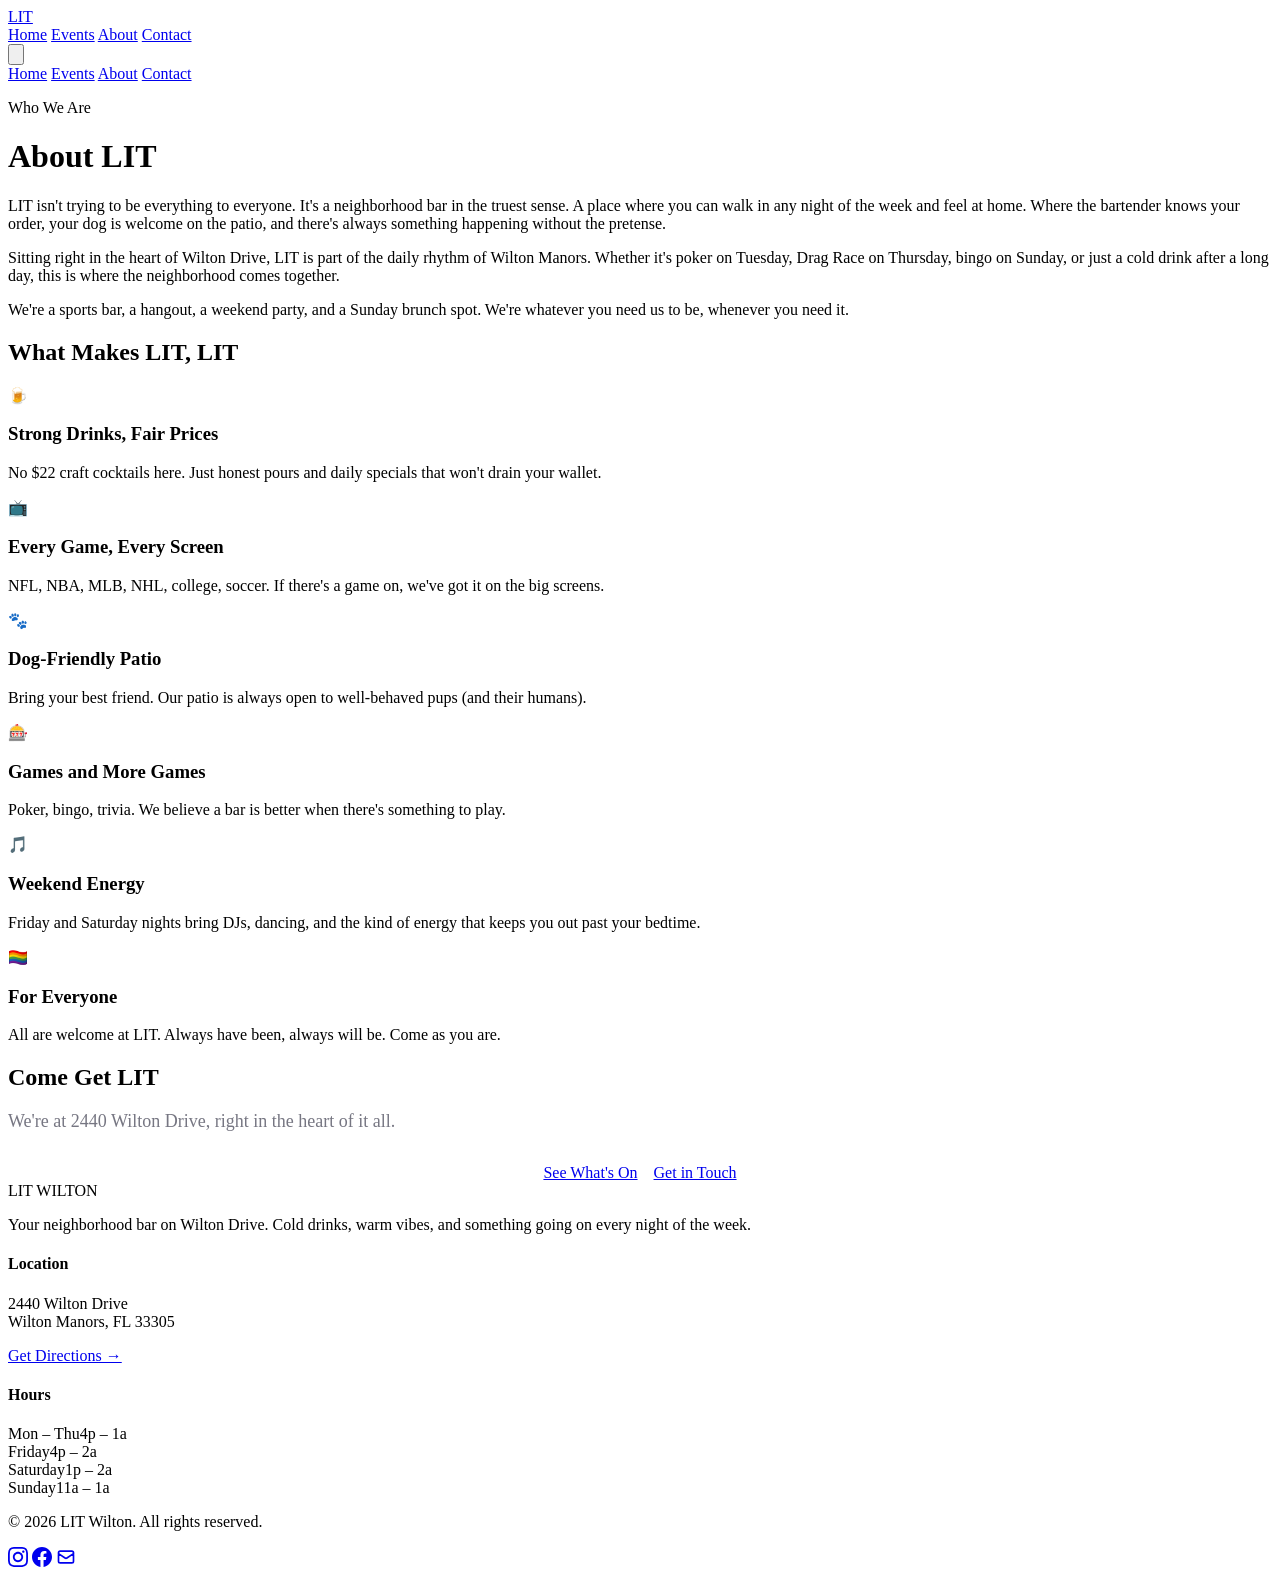
==== about.html @ 98a3b0b8 "Add files via upload" ====
<!DOCTYPE html>
<html lang="en">
<head>
    <meta charset="UTF-8">
    <meta name="viewport" content="width=device-width, initial-scale=1.0">
    <title>About - LIT Wilton</title>
    <meta name="description" content="About LIT Wilton - Your neighborhood bar in the heart of Wilton Manors on Wilton Drive.">
    <meta name="theme-color" content="#1a1a2e">
    <meta name="apple-mobile-web-app-capable" content="yes">
    <meta name="apple-mobile-web-app-status-bar-style" content="black-translucent">
    <link rel="manifest" href="manifest.json">
    <link rel="preconnect" href="https://fonts.googleapis.com">
    <link rel="preconnect" href="https://fonts.gstatic.com" crossorigin>
    <link href="https://fonts.googleapis.com/css2?family=Bebas+Neue&family=DM+Sans:ital,wght@0,300;0,400;0,500;0,600;0,700;1,400&display=swap" rel="stylesheet">
    <link rel="stylesheet" href="styles.css">
</head>
<body>
    <div class="gradient-bar"></div>
    <nav id="navbar" class="navbar">
        <div class="navbar-inner">
            <a href="index.html" class="navbar-brand">LIT</a>
            <div class="navbar-links">
                <a href="index.html" class="">Home</a>
                <a href="events.html" class="">Events</a>
                <a href="about.html" class="active">About</a>
                <a href="contact.html" class="">Contact</a>
            </div>
            <button id="menu-toggle" class="menu-toggle" aria-label="Toggle menu">
                <svg fill="none" stroke="currentColor" viewBox="0 0 24 24"><path id="menu-icon" stroke-linecap="round" stroke-linejoin="round" stroke-width="2" d="M4 6h16M4 12h16M4 18h16"/></svg>
            </button>
        </div>
        <div id="mobile-menu" class="mobile-menu">
            <a href="index.html" class="">Home</a>
            <a href="events.html" class="">Events</a>
            <a href="about.html" class="active">About</a>
            <a href="contact.html" class="">Contact</a>
        </div>
    </nav>
    <div class="page-header">
        <p class="page-header-label fade-up">Who We Are</p>
        <h1 class="page-header-title fade-up fade-up-delay-1">About LIT</h1>
    </div>

    <section class="section section-cyan">
        <div class="container">
            <div class="reveal about-text">
                <p>LIT isn't trying to be everything to everyone. It's a <span class="text-navy">neighborhood bar</span> in the truest sense. A place where you can walk in any night of the week and feel at home. Where the bartender knows your order, your dog is welcome on the patio, and there's always something happening without the pretense.</p>
                <p>Sitting right in the heart of <span class="text-navy">Wilton Drive</span>, LIT is part of the daily rhythm of Wilton Manors. Whether it's poker on Tuesday, Drag Race on Thursday, bingo on Sunday, or just a cold drink after a long day, this is where the neighborhood comes together.</p>
                <p>We're a <span class="text-pink">sports bar</span>, a <span class="text-navy">hangout</span>, a <span class="text-orange">weekend party</span>, and a <span class="text-pink">Sunday brunch spot</span>. We're whatever you need us to be, whenever you need it.</p>
            </div>
        </div>
    </section>

    <section class="section section-navy">
        <div class="container">
            <div class="reveal text-center mb-12">
                <h2 class="section-title" style="color:var(--white)">What Makes LIT, LIT</h2>
            </div>
            <div class="grid grid-3">
                <div class="reveal info-card"><div class="info-card-emoji">🍺</div><h3 class="info-card-title">Strong Drinks, Fair Prices</h3><p class="info-card-desc">No $22 craft cocktails here. Just honest pours and daily specials that won't drain your wallet.</p></div>
                <div class="reveal info-card"><div class="info-card-emoji">📺</div><h3 class="info-card-title">Every Game, Every Screen</h3><p class="info-card-desc">NFL, NBA, MLB, NHL, college, soccer. If there's a game on, we've got it on the big screens.</p></div>
                <div class="reveal info-card"><div class="info-card-emoji">🐾</div><h3 class="info-card-title">Dog-Friendly Patio</h3><p class="info-card-desc">Bring your best friend. Our patio is always open to well-behaved pups (and their humans).</p></div>
                <div class="reveal info-card"><div class="info-card-emoji">🎰</div><h3 class="info-card-title">Games and More Games</h3><p class="info-card-desc">Poker, bingo, trivia. We believe a bar is better when there's something to play.</p></div>
                <div class="reveal info-card"><div class="info-card-emoji">🎵</div><h3 class="info-card-title">Weekend Energy</h3><p class="info-card-desc">Friday and Saturday nights bring DJs, dancing, and the kind of energy that keeps you out past your bedtime.</p></div>
                <div class="reveal info-card"><div class="info-card-emoji">🏳️‍🌈</div><h3 class="info-card-title">For Everyone</h3><p class="info-card-desc">All are welcome at LIT. Always have been, always will be. Come as you are.</p></div>
            </div>
        </div>
    </section>

    <section class="section section-cyan">
        <div class="container-sm text-center">
            <div class="reveal">
                <h2 class="section-title mb-4">Come Get LIT</h2>
                <p style="color:rgba(26,26,46,0.6);font-size:1.125rem;margin-bottom:2rem">We're at 2440 Wilton Drive, right in the heart of it all.</p>
                <div style="display:flex;flex-wrap:wrap;gap:1rem;justify-content:center">
                    <a href="events.html" class="btn btn-navy">See What's On</a>
                    <a href="contact.html" class="btn btn-outline-navy">Get in Touch</a>
                </div>
            </div>
        </div>
    </section>
    <footer class="footer">
        <div class="footer-grid">
            <div>
                <div class="footer-brand">LIT WILTON</div>
                <p class="footer-desc">Your neighborhood bar on Wilton Drive. Cold drinks, warm vibes, and something going on every night of the week.</p>
            </div>
            <div>
                <h4 class="footer-heading">Location</h4>
                <p class="footer-text">2440 Wilton Drive<br>Wilton Manors, FL 33305</p>
                <a href="https://maps.google.com/?q=2440+Wilton+Drive+Wilton+Manors+FL+33305" target="_blank" rel="noopener" class="footer-link">Get Directions &rarr;</a>
            </div>
            <div>
                <h4 class="footer-heading">Hours</h4>
                <div class="footer-hours">
                    <div class="footer-hours-row"><span>Mon &ndash; Thu</span><span class="footer-hours-value">4p &ndash; 1a</span></div>
                    <div class="footer-hours-row"><span>Friday</span><span class="footer-hours-value">4p &ndash; 2a</span></div>
                    <div class="footer-hours-row"><span>Saturday</span><span class="footer-hours-value">1p &ndash; 2a</span></div>
                    <div class="footer-hours-row"><span>Sunday</span><span class="footer-hours-value">11a &ndash; 1a</span></div>
                </div>
            </div>
        </div>
        <div class="footer-bottom">
            <p class="footer-copy">&copy; 2026 LIT Wilton. All rights reserved.</p>
            <div class="footer-social">
                <a href="#" aria-label="Instagram"><svg width="20" height="20" fill="currentColor" viewBox="0 0 24 24"><path d="M12 2.163c3.204 0 3.584.012 4.85.07 3.252.148 4.771 1.691 4.919 4.919.058 1.265.069 1.645.069 4.849 0 3.205-.012 3.584-.069 4.849-.149 3.225-1.664 4.771-4.919 4.919-1.266.058-1.644.07-4.85.07-3.204 0-3.584-.012-4.849-.07-3.26-.149-4.771-1.699-4.919-4.92-.058-1.265-.07-1.644-.07-4.849 0-3.204.013-3.583.07-4.849.149-3.227 1.664-4.771 4.919-4.919 1.266-.057 1.645-.069 4.849-.069zm0-2.163c-3.259 0-3.667.014-4.947.072-4.358.2-6.78 2.618-6.98 6.98-.059 1.281-.073 1.689-.073 4.948 0 3.259.014 3.668.072 4.948.2 4.358 2.618 6.78 6.98 6.98 1.281.058 1.689.072 4.948.072 3.259 0 3.668-.014 4.948-.072 4.354-.2 6.782-2.618 6.979-6.98.059-1.28.073-1.689.073-4.948 0-3.259-.014-3.667-.072-4.947-.196-4.354-2.617-6.78-6.979-6.98-1.281-.059-1.69-.073-4.949-.073zm0 5.838c-3.403 0-6.162 2.759-6.162 6.162s2.759 6.163 6.162 6.163 6.162-2.759 6.162-6.163c0-3.403-2.759-6.162-6.162-6.162zm0 10.162c-2.209 0-4-1.79-4-4 0-2.209 1.791-4 4-4s4 1.791 4 4c0 2.21-1.791 4-4 4zm6.406-11.845c-.796 0-1.441.645-1.441 1.44s.645 1.44 1.441 1.44c.795 0 1.439-.645 1.439-1.44s-.644-1.44-1.439-1.44z"/></svg></a>
                <a href="#" aria-label="Facebook"><svg width="20" height="20" fill="currentColor" viewBox="0 0 24 24"><path d="M24 12.073c0-6.627-5.373-12-12-12s-12 5.373-12 12c0 5.99 4.388 10.954 10.125 11.854v-8.385h-3.047v-3.47h3.047v-2.642c0-3.007 1.792-4.669 4.533-4.669 1.312 0 2.686.235 2.686.235v2.953h-1.514c-1.491 0-1.956.925-1.956 1.874v2.25h3.328l-.532 3.47h-2.796v8.385c5.738-.9 10.126-5.864 10.126-11.854z"/></svg></a>
                <a href="mailto:litwilton@gmail.com" aria-label="Email"><svg width="20" height="20" fill="none" stroke="currentColor" viewBox="0 0 24 24"><path stroke-linecap="round" stroke-linejoin="round" stroke-width="2" d="M3 8l7.89 5.26a2 2 0 002.22 0L21 8M5 19h14a2 2 0 002-2V7a2 2 0 00-2-2H5a2 2 0 00-2 2v10a2 2 0 002 2z"/></svg></a>
            </div>
        </div>
    </footer>
    <script src="main.js"></script>
</body>
</html>
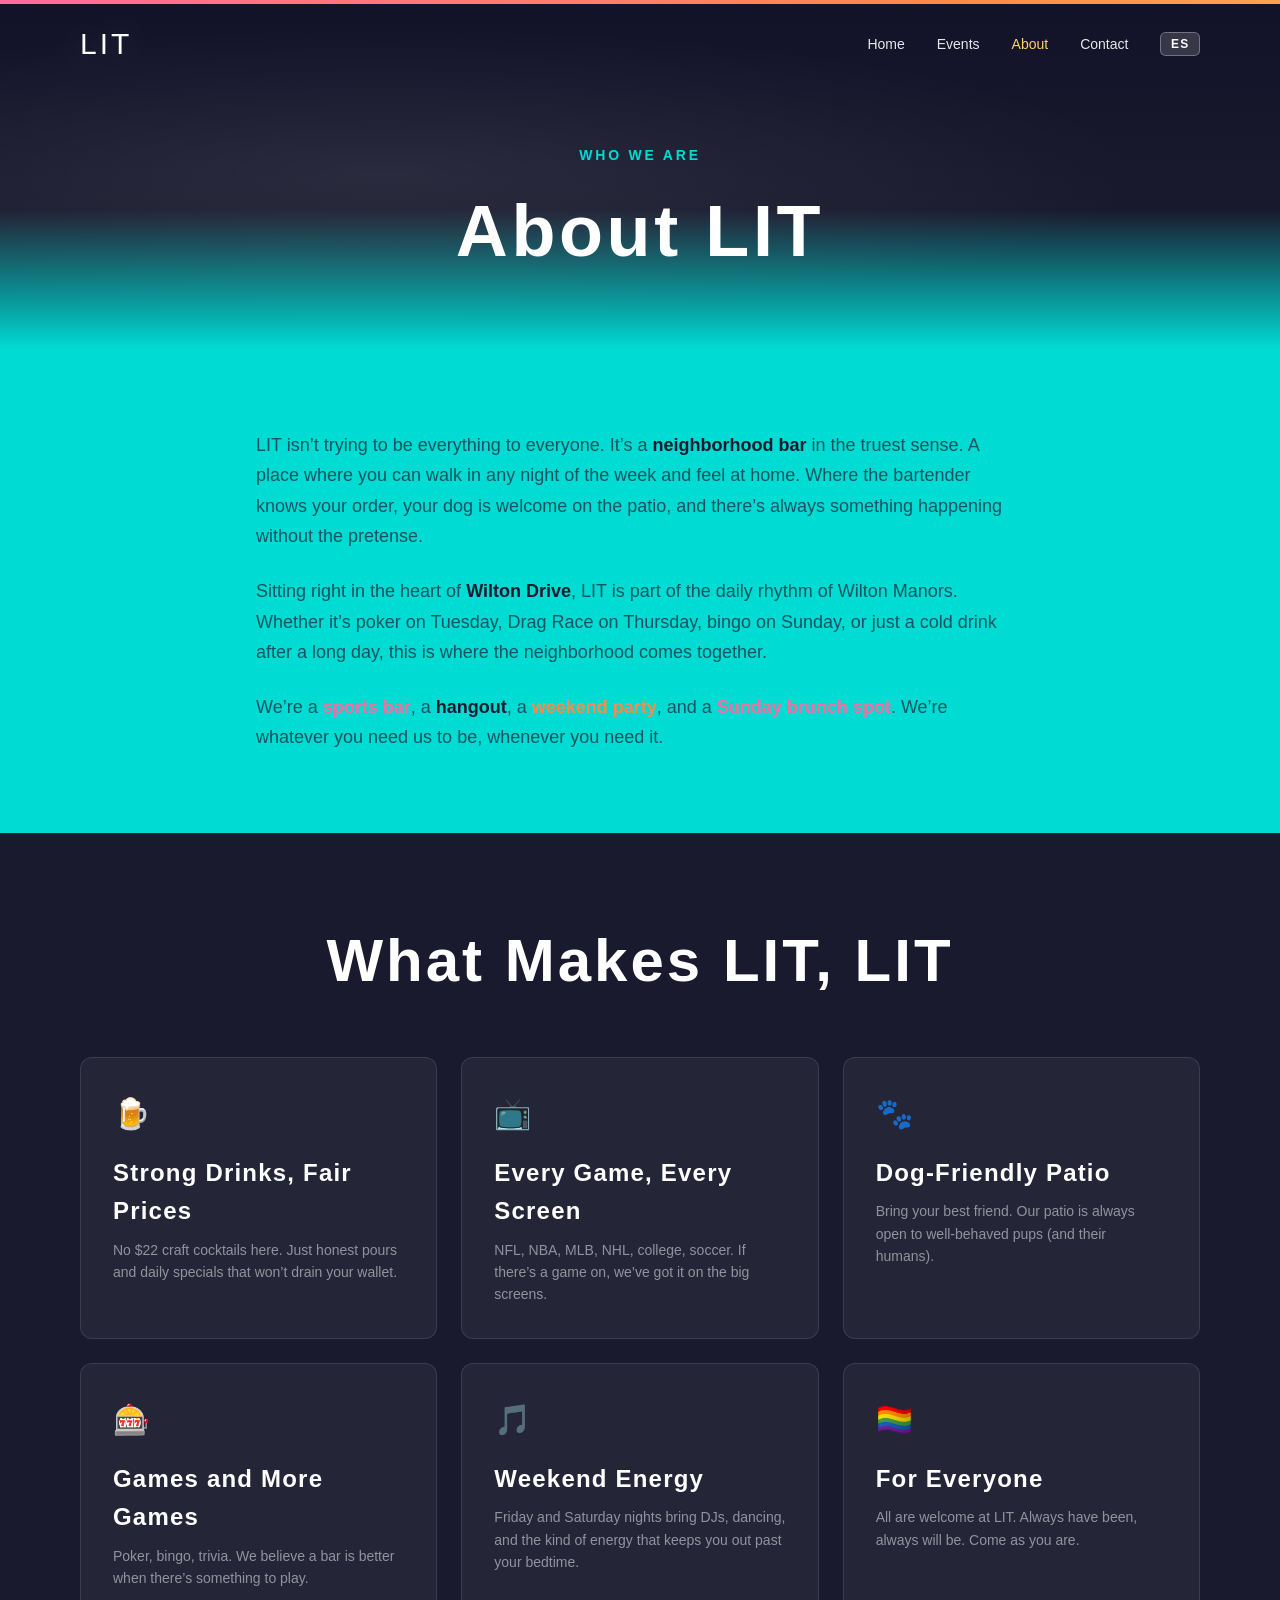
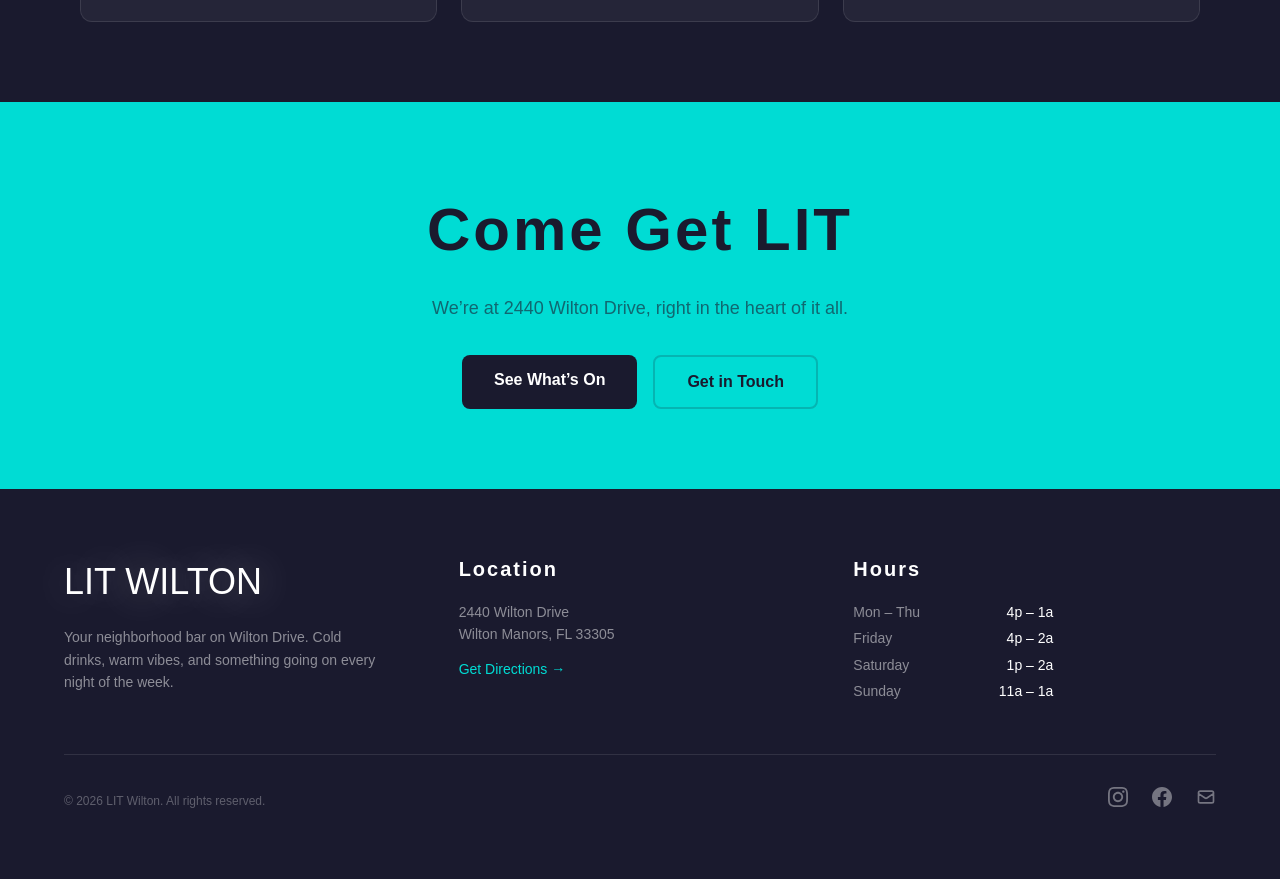
==== commit 0e22b9f1: "Add files via upload" ====
--- a/about.html
+++ b/about.html
@@ -20,33 +20,37 @@
         <div class="navbar-inner">
             <a href="index.html" class="navbar-brand">LIT</a>
             <div class="navbar-links">
-                <a href="index.html" class="">Home</a>
-                <a href="events.html" class="">Events</a>
-                <a href="about.html" class="active">About</a>
-                <a href="contact.html" class="">Contact</a>
+                <a href="index.html" class="" data-i18n="nav-home">Home</a>
+                <a href="events.html" class="" data-i18n="nav-events">Events</a>
+                <a href="about.html" class="active" data-i18n="nav-about">About</a>
+                <a href="contact.html" class="" data-i18n="nav-contact">Contact</a>
+                <button id="lang-toggle" class="lang-toggle" aria-label="Cambiar a espa&ntilde;ol">ES</button>
             </div>
-            <button id="menu-toggle" class="menu-toggle" aria-label="Toggle menu">
-                <svg fill="none" stroke="currentColor" viewBox="0 0 24 24"><path id="menu-icon" stroke-linecap="round" stroke-linejoin="round" stroke-width="2" d="M4 6h16M4 12h16M4 18h16"/></svg>
-            </button>
+            <div class="navbar-right-mobile">
+                <button id="lang-toggle-mobile" class="lang-toggle lang-toggle-mobile" aria-label="Cambiar a espa&ntilde;ol">ES</button>
+                <button id="menu-toggle" class="menu-toggle" aria-label="Toggle menu">
+                    <svg fill="none" stroke="currentColor" viewBox="0 0 24 24"><path id="menu-icon" stroke-linecap="round" stroke-linejoin="round" stroke-width="2" d="M4 6h16M4 12h16M4 18h16"/></svg>
+                </button>
+            </div>
         </div>
         <div id="mobile-menu" class="mobile-menu">
-            <a href="index.html" class="">Home</a>
-            <a href="events.html" class="">Events</a>
-            <a href="about.html" class="active">About</a>
-            <a href="contact.html" class="">Contact</a>
+            <a href="index.html" class="" data-i18n="nav-home">Home</a>
+            <a href="events.html" class="" data-i18n="nav-events">Events</a>
+            <a href="about.html" class="active" data-i18n="nav-about">About</a>
+            <a href="contact.html" class="" data-i18n="nav-contact">Contact</a>
         </div>
     </nav>
     <div class="page-header">
-        <p class="page-header-label fade-up">Who We Are</p>
-        <h1 class="page-header-title fade-up fade-up-delay-1">About LIT</h1>
+        <p class="page-header-label fade-up" data-i18n="about-header-label">Who We Are</p>
+        <h1 class="page-header-title fade-up fade-up-delay-1" data-i18n="about-header-title">About LIT</h1>
     </div>
 
     <section class="section section-cyan">
         <div class="container">
             <div class="reveal about-text">
-                <p>LIT isn't trying to be everything to everyone. It's a <span class="text-navy">neighborhood bar</span> in the truest sense. A place where you can walk in any night of the week and feel at home. Where the bartender knows your order, your dog is welcome on the patio, and there's always something happening without the pretense.</p>
-                <p>Sitting right in the heart of <span class="text-navy">Wilton Drive</span>, LIT is part of the daily rhythm of Wilton Manors. Whether it's poker on Tuesday, Drag Race on Thursday, bingo on Sunday, or just a cold drink after a long day, this is where the neighborhood comes together.</p>
-                <p>We're a <span class="text-pink">sports bar</span>, a <span class="text-navy">hangout</span>, a <span class="text-orange">weekend party</span>, and a <span class="text-pink">Sunday brunch spot</span>. We're whatever you need us to be, whenever you need it.</p>
+                <p data-i18n="about-p1">LIT isn't trying to be everything to everyone. It's a <span class="text-navy">neighborhood bar</span> in the truest sense. A place where you can walk in any night of the week and feel at home. Where the bartender knows your order, your dog is welcome on the patio, and there's always something happening without the pretense.</p>
+                <p data-i18n="about-p2">Sitting right in the heart of <span class="text-navy">Wilton Drive</span>, LIT is part of the daily rhythm of Wilton Manors. Whether it's poker on Tuesday, Drag Race on Thursday, bingo on Sunday, or just a cold drink after a long day, this is where the neighborhood comes together.</p>
+                <p data-i18n="about-p3">We're a <span class="text-pink">sports bar</span>, a <span class="text-navy">hangout</span>, a <span class="text-orange">weekend party</span>, and a <span class="text-pink">Sunday brunch spot</span>. We're whatever you need us to be, whenever you need it.</p>
             </div>
         </div>
     </section>
@@ -54,15 +58,15 @@
     <section class="section section-navy">
         <div class="container">
             <div class="reveal text-center mb-12">
-                <h2 class="section-title" style="color:var(--white)">What Makes LIT, LIT</h2>
+                <h2 class="section-title" style="color:var(--white)" data-i18n="about-what-title">What Makes LIT, LIT</h2>
             </div>
             <div class="grid grid-3">
-                <div class="reveal info-card"><div class="info-card-emoji">🍺</div><h3 class="info-card-title">Strong Drinks, Fair Prices</h3><p class="info-card-desc">No $22 craft cocktails here. Just honest pours and daily specials that won't drain your wallet.</p></div>
-                <div class="reveal info-card"><div class="info-card-emoji">📺</div><h3 class="info-card-title">Every Game, Every Screen</h3><p class="info-card-desc">NFL, NBA, MLB, NHL, college, soccer. If there's a game on, we've got it on the big screens.</p></div>
-                <div class="reveal info-card"><div class="info-card-emoji">🐾</div><h3 class="info-card-title">Dog-Friendly Patio</h3><p class="info-card-desc">Bring your best friend. Our patio is always open to well-behaved pups (and their humans).</p></div>
-                <div class="reveal info-card"><div class="info-card-emoji">🎰</div><h3 class="info-card-title">Games and More Games</h3><p class="info-card-desc">Poker, bingo, trivia. We believe a bar is better when there's something to play.</p></div>
-                <div class="reveal info-card"><div class="info-card-emoji">🎵</div><h3 class="info-card-title">Weekend Energy</h3><p class="info-card-desc">Friday and Saturday nights bring DJs, dancing, and the kind of energy that keeps you out past your bedtime.</p></div>
-                <div class="reveal info-card"><div class="info-card-emoji">🏳️‍🌈</div><h3 class="info-card-title">For Everyone</h3><p class="info-card-desc">All are welcome at LIT. Always have been, always will be. Come as you are.</p></div>
+                <div class="reveal info-card"><div class="info-card-emoji">&#x1f37a;</div><h3 class="info-card-title" data-i18n="about-drinks-title">Strong Drinks, Fair Prices</h3><p class="info-card-desc" data-i18n="about-drinks-desc">No $22 craft cocktails here. Just honest pours and daily specials that won't drain your wallet.</p></div>
+                <div class="reveal info-card"><div class="info-card-emoji">&#x1f4fa;</div><h3 class="info-card-title" data-i18n="about-screens-title">Every Game, Every Screen</h3><p class="info-card-desc" data-i18n="about-screens-desc">NFL, NBA, MLB, NHL, college, soccer. If there's a game on, we've got it on the big screens.</p></div>
+                <div class="reveal info-card"><div class="info-card-emoji">&#x1f43e;</div><h3 class="info-card-title" data-i18n="about-patio-title">Dog-Friendly Patio</h3><p class="info-card-desc" data-i18n="about-patio-desc">Bring your best friend. Our patio is always open to well-behaved pups (and their humans).</p></div>
+                <div class="reveal info-card"><div class="info-card-emoji">&#x1f3b0;</div><h3 class="info-card-title" data-i18n="about-games-title">Games and More Games</h3><p class="info-card-desc" data-i18n="about-games-desc">Poker, bingo, trivia. We believe a bar is better when there's something to play.</p></div>
+                <div class="reveal info-card"><div class="info-card-emoji">&#x1f3b5;</div><h3 class="info-card-title" data-i18n="about-energy-title">Weekend Energy</h3><p class="info-card-desc" data-i18n="about-energy-desc">Friday and Saturday nights bring DJs, dancing, and the kind of energy that keeps you out past your bedtime.</p></div>
+                <div class="reveal info-card"><div class="info-card-emoji">&#x1f3f3;&#xfe0f;&#x200d;&#x1f308;</div><h3 class="info-card-title" data-i18n="about-everyone-title">For Everyone</h3><p class="info-card-desc" data-i18n="about-everyone-desc">All are welcome at LIT. Always have been, always will be. Come as you are.</p></div>
             </div>
         </div>
     </section>
@@ -70,11 +74,11 @@
     <section class="section section-cyan">
         <div class="container-sm text-center">
             <div class="reveal">
-                <h2 class="section-title mb-4">Come Get LIT</h2>
-                <p style="color:rgba(26,26,46,0.6);font-size:1.125rem;margin-bottom:2rem">We're at 2440 Wilton Drive, right in the heart of it all.</p>
+                <h2 class="section-title mb-4" data-i18n="about-cta-title">Come Get LIT</h2>
+                <p style="color:rgba(26,26,46,0.6);font-size:1.125rem;margin-bottom:2rem" data-i18n="about-cta-desc">We're at 2440 Wilton Drive, right in the heart of it all.</p>
                 <div style="display:flex;flex-wrap:wrap;gap:1rem;justify-content:center">
-                    <a href="events.html" class="btn btn-navy">See What's On</a>
-                    <a href="contact.html" class="btn btn-outline-navy">Get in Touch</a>
+                    <a href="events.html" class="btn btn-navy" data-i18n="about-btn-events">See What's On</a>
+                    <a href="contact.html" class="btn btn-outline-navy" data-i18n="about-btn-contact">Get in Touch</a>
                 </div>
             </div>
         </div>
@@ -83,25 +87,25 @@
         <div class="footer-grid">
             <div>
                 <div class="footer-brand">LIT WILTON</div>
-                <p class="footer-desc">Your neighborhood bar on Wilton Drive. Cold drinks, warm vibes, and something going on every night of the week.</p>
+                <p class="footer-desc" data-i18n="footer-desc">Your neighborhood bar on Wilton Drive. Cold drinks, warm vibes, and something going on every night of the week.</p>
             </div>
             <div>
-                <h4 class="footer-heading">Location</h4>
+                <h4 class="footer-heading" data-i18n="footer-location-heading">Location</h4>
                 <p class="footer-text">2440 Wilton Drive<br>Wilton Manors, FL 33305</p>
-                <a href="https://maps.google.com/?q=2440+Wilton+Drive+Wilton+Manors+FL+33305" target="_blank" rel="noopener" class="footer-link">Get Directions &rarr;</a>
+                <a href="https://maps.google.com/?q=2440+Wilton+Drive+Wilton+Manors+FL+33305" target="_blank" rel="noopener" class="footer-link" data-i18n="footer-directions">Get Directions &rarr;</a>
             </div>
             <div>
-                <h4 class="footer-heading">Hours</h4>
+                <h4 class="footer-heading" data-i18n="footer-hours-heading">Hours</h4>
                 <div class="footer-hours">
-                    <div class="footer-hours-row"><span>Mon &ndash; Thu</span><span class="footer-hours-value">4p &ndash; 1a</span></div>
-                    <div class="footer-hours-row"><span>Friday</span><span class="footer-hours-value">4p &ndash; 2a</span></div>
-                    <div class="footer-hours-row"><span>Saturday</span><span class="footer-hours-value">1p &ndash; 2a</span></div>
-                    <div class="footer-hours-row"><span>Sunday</span><span class="footer-hours-value">11a &ndash; 1a</span></div>
+                    <div class="footer-hours-row"><span data-i18n="footer-hours-mon">Mon &ndash; Thu</span><span class="footer-hours-value">4p &ndash; 1a</span></div>
+                    <div class="footer-hours-row"><span data-i18n="footer-hours-fri">Friday</span><span class="footer-hours-value">4p &ndash; 2a</span></div>
+                    <div class="footer-hours-row"><span data-i18n="footer-hours-sat">Saturday</span><span class="footer-hours-value">1p &ndash; 2a</span></div>
+                    <div class="footer-hours-row"><span data-i18n="footer-hours-sun">Sunday</span><span class="footer-hours-value">11a &ndash; 1a</span></div>
                 </div>
             </div>
         </div>
         <div class="footer-bottom">
-            <p class="footer-copy">&copy; 2026 LIT Wilton. All rights reserved.</p>
+            <p class="footer-copy" data-i18n="footer-rights">&copy; 2026 LIT Wilton. All rights reserved.</p>
             <div class="footer-social">
                 <a href="#" aria-label="Instagram"><svg width="20" height="20" fill="currentColor" viewBox="0 0 24 24"><path d="M12 2.163c3.204 0 3.584.012 4.85.07 3.252.148 4.771 1.691 4.919 4.919.058 1.265.069 1.645.069 4.849 0 3.205-.012 3.584-.069 4.849-.149 3.225-1.664 4.771-4.919 4.919-1.266.058-1.644.07-4.85.07-3.204 0-3.584-.012-4.849-.07-3.26-.149-4.771-1.699-4.919-4.92-.058-1.265-.07-1.644-.07-4.849 0-3.204.013-3.583.07-4.849.149-3.227 1.664-4.771 4.919-4.919 1.266-.057 1.645-.069 4.849-.069zm0-2.163c-3.259 0-3.667.014-4.947.072-4.358.2-6.78 2.618-6.98 6.98-.059 1.281-.073 1.689-.073 4.948 0 3.259.014 3.668.072 4.948.2 4.358 2.618 6.78 6.98 6.98 1.281.058 1.689.072 4.948.072 3.259 0 3.668-.014 4.948-.072 4.354-.2 6.782-2.618 6.979-6.98.059-1.28.073-1.689.073-4.948 0-3.259-.014-3.667-.072-4.947-.196-4.354-2.617-6.78-6.979-6.98-1.281-.059-1.69-.073-4.949-.073zm0 5.838c-3.403 0-6.162 2.759-6.162 6.162s2.759 6.163 6.162 6.163 6.162-2.759 6.162-6.163c0-3.403-2.759-6.162-6.162-6.162zm0 10.162c-2.209 0-4-1.79-4-4 0-2.209 1.791-4 4-4s4 1.791 4 4c0 2.21-1.791 4-4 4zm6.406-11.845c-.796 0-1.441.645-1.441 1.44s.645 1.44 1.441 1.44c.795 0 1.439-.645 1.439-1.44s-.644-1.44-1.439-1.44z"/></svg></a>
                 <a href="#" aria-label="Facebook"><svg width="20" height="20" fill="currentColor" viewBox="0 0 24 24"><path d="M24 12.073c0-6.627-5.373-12-12-12s-12 5.373-12 12c0 5.99 4.388 10.954 10.125 11.854v-8.385h-3.047v-3.47h3.047v-2.642c0-3.007 1.792-4.669 4.533-4.669 1.312 0 2.686.235 2.686.235v2.953h-1.514c-1.491 0-1.956.925-1.956 1.874v2.25h3.328l-.532 3.47h-2.796v8.385c5.738-.9 10.126-5.864 10.126-11.854z"/></svg></a>
@@ -109,6 +113,7 @@
             </div>
         </div>
     </footer>
+    <script src="lang.js"></script>
     <script src="main.js"></script>
 </body>
-</html>+</html>
--- a/styles.css
+++ b/styles.css
@@ -0,0 +1,844 @@
+/* =============================================
+   LIT WILTON - Complete Stylesheet
+   Pure CSS - No Tailwind
+   ============================================= */
+
+/* ---- Variables ---- */
+:root {
+    --cyan: #00dcd4;
+    --cyan-dark: #00c4bd;
+    --navy: #1a1a2e;
+    --navy-light: #2a2a42;
+    --pink: #ff6b9d;
+    --orange: #ff8a47;
+    --yellow: #ffd166;
+    --white: #ffffff;
+    --max-width: 1152px;
+}
+
+/* ---- Reset & Base ---- */
+*, *::before, *::after { margin: 0; padding: 0; box-sizing: border-box; }
+html { scroll-behavior: smooth; }
+body {
+    font-family: 'DM Sans', sans-serif;
+    background: var(--cyan);
+    color: var(--navy);
+    overflow-x: hidden;
+    line-height: 1.6;
+    -webkit-font-smoothing: antialiased;
+}
+
+a { text-decoration: none; color: inherit; }
+img { max-width: 100%; display: block; }
+button, input, select, textarea { font-family: inherit; }
+
+::selection { background: rgba(26,26,46,0.25); color: #fff; }
+::-webkit-scrollbar { width: 8px; }
+::-webkit-scrollbar-track { background: var(--cyan); }
+::-webkit-scrollbar-thumb { background: rgba(26,26,46,0.3); border-radius: 4px; }
+::-webkit-scrollbar-thumb:hover { background: rgba(26,26,46,0.5); }
+
+/* ---- Layout ---- */
+.container { max-width: var(--max-width); margin: 0 auto; padding: 0 1rem; }
+.text-center { text-align: center; }
+.sr-only { position: absolute; width: 1px; height: 1px; padding: 0; margin: -1px; overflow: hidden; clip: rect(0,0,0,0); border: 0; }
+
+/* ---- Typography ---- */
+.font-heading { font-family: 'Bebas Neue', sans-serif; }
+.tracking-wide { letter-spacing: 0.05em; }
+.tracking-wider { letter-spacing: 0.1em; }
+.tracking-widest { letter-spacing: 0.2em; }
+
+/* ---- Glow ---- */
+.glow-white { text-shadow: 0 0 40px rgba(255,255,255,0.4), 0 0 80px rgba(255,255,255,0.15); }
+
+/* ---- Gradient Bar ---- */
+.gradient-bar {
+    height: 4px;
+    background: linear-gradient(90deg, var(--pink), var(--orange), var(--yellow), var(--cyan), var(--pink));
+    background-size: 300% 100%;
+    animation: shimmer 5s ease-in-out infinite;
+    position: fixed;
+    top: 0; left: 0; right: 0;
+    z-index: 60;
+}
+@keyframes shimmer {
+    0%, 100% { background-position: 0% 50%; }
+    50% { background-position: 100% 50%; }
+}
+
+/* ---- Navbar ---- */
+.navbar {
+    position: fixed;
+    top: 4px; left: 0; right: 0;
+    z-index: 50;
+    transition: background 0.3s, backdrop-filter 0.3s;
+}
+.navbar.scrolled {
+    background: rgba(18,18,40,0.95);
+    backdrop-filter: blur(16px);
+    -webkit-backdrop-filter: blur(16px);
+    border-bottom: 1px solid rgba(255,255,255,0.08);
+}
+.navbar-inner {
+    max-width: var(--max-width);
+    margin: 0 auto;
+    padding: 1rem;
+    display: flex;
+    align-items: center;
+    justify-content: space-between;
+}
+.navbar-brand {
+    font-family: 'Bebas Neue', sans-serif;
+    font-size: 1.875rem;
+    letter-spacing: 0.1em;
+    color: var(--white);
+    text-shadow: 0 0 40px rgba(255,255,255,0.4), 0 0 80px rgba(255,255,255,0.15);
+}
+.navbar-links {
+    display: none;
+    align-items: center;
+    gap: 2rem;
+    list-style: none;
+}
+.navbar-links a {
+    font-size: 0.875rem;
+    font-weight: 500;
+    color: rgba(255,255,255,0.9);
+    transition: color 0.3s;
+}
+.navbar-links a:hover,
+.navbar-links a.active { color: var(--yellow); }
+
+.menu-toggle {
+    display: block;
+    background: none;
+    border: none;
+    color: var(--white);
+    cursor: pointer;
+    padding: 0.25rem;
+    transition: color 0.3s;
+}
+.menu-toggle:hover { color: var(--yellow); }
+.menu-toggle svg { width: 1.75rem; height: 1.75rem; }
+
+.mobile-menu {
+    display: none;
+    background: rgba(26,26,46,0.95);
+    backdrop-filter: blur(16px);
+    border-top: 1px solid rgba(255,255,255,0.1);
+    padding: 1.5rem 1rem;
+}
+.mobile-menu.open { display: block; }
+.mobile-menu a {
+    display: block;
+    font-size: 1.125rem;
+    font-weight: 500;
+    color: var(--white);
+    padding: 0.5rem 0;
+    transition: color 0.3s;
+}
+.mobile-menu a:hover { color: var(--yellow); }
+.mobile-menu a.active { color: var(--yellow); }
+
+@media (min-width: 768px) {
+    .navbar-links { display: flex; }
+    .menu-toggle { display: none; }
+}
+
+/* ---- Hero ---- */
+.hero {
+    min-height: 100vh;
+    display: flex;
+    flex-direction: column;
+    justify-content: center;
+    align-items: center;
+    position: relative;
+    background:
+        radial-gradient(ellipse at 50% 40%, rgba(255,255,255,0.12) 0%, transparent 60%),
+        radial-gradient(ellipse at 80% 80%, rgba(255,107,157,0.08) 0%, transparent 50%),
+        linear-gradient(180deg, #121228 0%, #1a1a2e 40%, #00dcd4 100%);
+    text-align: center;
+    padding: 2rem 1rem;
+}
+.hero::after {
+    content: '';
+    position: absolute;
+    bottom: 0; left: 0; right: 0;
+    height: 200px;
+    background: linear-gradient(to top, var(--cyan), transparent);
+    pointer-events: none;
+}
+.hero-content { position: relative; z-index: 10; max-width: 56rem; }
+.hero-subtitle {
+    color: var(--cyan);
+    font-size: 0.875rem;
+    font-weight: 600;
+    letter-spacing: 0.3em;
+    text-transform: uppercase;
+    margin-bottom: 1rem;
+}
+.hero-title {
+    font-family: 'Bebas Neue', sans-serif;
+    font-size: 4.5rem;
+    letter-spacing: 0.1em;
+    color: var(--white);
+    text-shadow: 0 0 40px rgba(255,255,255,0.4), 0 0 80px rgba(255,255,255,0.15);
+    line-height: 0.95;
+    margin-bottom: 0.5rem;
+}
+.hero-divider {
+    width: 6rem; height: 2px;
+    background: linear-gradient(90deg, var(--pink), var(--cyan));
+    margin: 1.5rem auto;
+}
+.hero-desc {
+    font-size: 1.25rem;
+    color: rgba(255,255,255,0.8);
+    font-weight: 300;
+    max-width: 36rem;
+    margin: 0 auto 2.5rem;
+}
+.hero-buttons { display: flex; flex-direction: column; gap: 1rem; justify-content: center; align-items: center; }
+.scroll-indicator {
+    position: absolute;
+    bottom: 2rem;
+    left: 50%;
+    transform: translateX(-50%);
+    z-index: 10;
+}
+.scroll-pill {
+    width: 1.25rem; height: 2.25rem;
+    border: 2px solid rgba(255,255,255,0.3);
+    border-radius: 9999px;
+    display: flex;
+    justify-content: center;
+    padding-top: 0.5rem;
+}
+.scroll-dot {
+    width: 4px; height: 8px;
+    background: var(--cyan);
+    border-radius: 9999px;
+    animation: bounce 1.5s infinite;
+}
+@keyframes bounce {
+    0%, 100% { transform: translateY(0); }
+    50% { transform: translateY(6px); }
+}
+
+@media (min-width: 640px) {
+    .hero-title { font-size: 6rem; }
+    .hero-buttons { flex-direction: row; }
+}
+@media (min-width: 768px) {
+    .hero-title { font-size: 8rem; }
+    .hero-subtitle { font-size: 1rem; }
+    .hero-desc { font-size: 1.5rem; }
+}
+
+/* ---- Buttons ---- */
+.btn {
+    display: inline-block;
+    font-weight: 700;
+    padding: 0.75rem 2rem;
+    border-radius: 0.5rem;
+    transition: all 0.3s;
+    font-size: 1rem;
+    cursor: pointer;
+    border: none;
+    text-align: center;
+}
+.btn-cyan {
+    background: var(--cyan);
+    color: var(--navy);
+}
+.btn-cyan:hover {
+    background: var(--cyan-dark);
+    box-shadow: 0 0 30px rgba(0,220,212,0.4);
+}
+.btn-navy {
+    background: var(--navy);
+    color: var(--white);
+}
+.btn-navy:hover { background: var(--navy-light); }
+.btn-outline-white {
+    background: transparent;
+    color: var(--white);
+    border: 2px solid rgba(255,255,255,0.3);
+}
+.btn-outline-white:hover { border-color: var(--pink); color: var(--pink); }
+.btn-outline-navy {
+    background: transparent;
+    color: var(--navy);
+    border: 2px solid rgba(26,26,46,0.2);
+}
+.btn-outline-navy:hover { border-color: var(--pink); color: var(--pink); }
+.btn-full { width: 100%; }
+.btn-sm { font-size: 0.875rem; padding: 0.5rem 1.5rem; }
+
+/* ---- Hours Strip ---- */
+.hours-strip {
+    background: var(--navy);
+    padding: 1.5rem 1rem;
+}
+.hours-strip-inner {
+    max-width: var(--max-width);
+    margin: 0 auto;
+    display: flex;
+    flex-wrap: wrap;
+    justify-content: center;
+    gap: 0.5rem 2rem;
+    font-size: 0.875rem;
+}
+.hours-label { color: rgba(255,255,255,0.5); }
+.hours-value { color: var(--white); font-weight: 500; }
+.hours-divider { color: var(--pink); }
+
+/* ---- Sections ---- */
+.section { padding: 5rem 1rem; }
+.section-cyan { background: var(--cyan); color: var(--navy); }
+.section-navy { background: var(--navy); color: var(--white); }
+.section-label {
+    font-size: 0.875rem;
+    font-weight: 600;
+    letter-spacing: 0.2em;
+    text-transform: uppercase;
+    margin-bottom: 0.5rem;
+}
+.section-label-navy { color: rgba(26,26,46,0.5); }
+.section-label-pink { color: var(--pink); }
+.section-label-cyan { color: var(--cyan); }
+.section-title {
+    font-family: 'Bebas Neue', sans-serif;
+    font-size: 3rem;
+    letter-spacing: 0.05em;
+    margin-bottom: 0.5rem;
+}
+.section-subtitle { color: rgba(26,26,46,0.5); margin-top: 0.5rem; }
+.section-navy .section-subtitle { color: rgba(255,255,255,0.5); }
+
+@media (min-width: 768px) {
+    .section-title { font-size: 3.75rem; }
+}
+
+/* ---- Grid ---- */
+.grid { display: grid; gap: 1.5rem; }
+.grid-2 { grid-template-columns: 1fr; }
+.grid-3 { grid-template-columns: 1fr; }
+.grid-4 { grid-template-columns: 1fr; }
+.grid-2col { grid-template-columns: 1fr; }
+
+@media (min-width: 768px) {
+    .grid-2 { grid-template-columns: repeat(2, 1fr); }
+    .grid-3 { grid-template-columns: repeat(2, 1fr); }
+    .grid-2col { grid-template-columns: repeat(2, 1fr); }
+}
+@media (min-width: 1024px) {
+    .grid-3 { grid-template-columns: repeat(3, 1fr); }
+    .grid-2col { grid-template-columns: 1fr 1fr; gap: 4rem; }
+}
+@media (min-width: 1280px) {
+    .grid-4 { grid-template-columns: repeat(4, 1fr); }
+}
+
+/* ---- Event Cards (on cyan background) ---- */
+.event-card {
+    background: rgba(255,255,255,0.12);
+    border: 1px solid rgba(255,255,255,0.2);
+    border-radius: 12px;
+    overflow: hidden;
+    transition: all 0.35s;
+    backdrop-filter: blur(8px);
+}
+.event-card:hover {
+    background: rgba(255,255,255,0.2);
+    border-color: rgba(255,255,255,0.4);
+    transform: translateY(-4px);
+    box-shadow: 0 12px 40px rgba(0,0,0,0.15);
+}
+.event-card-bar { height: 8px; }
+.event-card-body { padding: 1.5rem; }
+.event-card-day {
+    font-size: 0.75rem;
+    font-weight: 700;
+    letter-spacing: 0.2em;
+    text-transform: uppercase;
+    color: rgba(26,26,46,0.5);
+    margin-bottom: 0.25rem;
+}
+.event-card-title {
+    font-family: 'Bebas Neue', sans-serif;
+    font-size: 1.875rem;
+    letter-spacing: 0.05em;
+    color: var(--navy);
+    margin-bottom: 0.5rem;
+    transition: color 0.3s;
+}
+.event-card:hover .event-card-title { color: var(--pink); }
+.event-card-desc {
+    font-size: 0.875rem;
+    color: rgba(26,26,46,0.6);
+    line-height: 1.6;
+}
+.event-card-time {
+    margin-top: 1rem;
+    display: flex;
+    align-items: center;
+    gap: 0.5rem;
+    font-size: 0.75rem;
+    color: rgba(26,26,46,0.5);
+}
+.event-card-time svg { width: 1rem; height: 1rem; }
+
+/* ---- Featured Event Cards (on navy background) ---- */
+.feature-card {
+    position: relative;
+    border-radius: 1rem;
+    overflow: hidden;
+}
+.feature-card-inner {
+    position: relative;
+    padding: 2rem;
+    border: 1px solid rgba(255,255,255,0.1);
+    border-radius: 1rem;
+    transition: border-color 0.3s;
+}
+.feature-card:hover .feature-card-inner { border-color: rgba(0,220,212,0.4); }
+.feature-card-badge {
+    display: inline-block;
+    font-size: 0.75rem;
+    font-weight: 700;
+    letter-spacing: 0.1em;
+    text-transform: uppercase;
+    padding: 0.25rem 0.75rem;
+    border-radius: 9999px;
+}
+.feature-card-badge-cyan { background: rgba(0,220,212,0.15); color: var(--cyan); }
+.feature-card-badge-orange { background: rgba(255,138,71,0.15); color: var(--orange); }
+.feature-card-header { display: flex; align-items: center; gap: 0.75rem; margin-bottom: 1rem; }
+.feature-card-emoji { font-size: 1.875rem; }
+.feature-card-title {
+    font-family: 'Bebas Neue', sans-serif;
+    font-size: 2.25rem;
+    color: var(--white);
+    letter-spacing: 0.05em;
+    margin-bottom: 0.75rem;
+    transition: color 0.3s;
+}
+.feature-card:hover .feature-card-title { color: var(--cyan); }
+.feature-card-desc { color: rgba(255,255,255,0.6); line-height: 1.6; margin-bottom: 1rem; }
+.feature-card-meta { font-size: 0.875rem; font-weight: 500; }
+.feature-card-meta-pink { color: var(--pink); }
+.feature-card-meta-cyan { color: var(--cyan); }
+
+@media (min-width: 768px) {
+    .feature-card-inner { padding: 2.5rem; }
+}
+
+/* ---- Calendar Day Cards ---- */
+.cal-day {
+    background: rgba(255,255,255,0.12);
+    border: 1px solid rgba(255,255,255,0.2);
+    border-radius: 12px;
+    padding: 1.5rem;
+    transition: all 0.3s;
+    backdrop-filter: blur(8px);
+}
+.cal-day:hover {
+    background: rgba(255,255,255,0.2);
+    border-color: rgba(255,255,255,0.35);
+}
+.cal-day-name {
+    font-family: 'Bebas Neue', sans-serif;
+    font-size: 1.1rem;
+    letter-spacing: 0.15em;
+    color: var(--navy);
+    margin-bottom: 0.75rem;
+}
+.cal-day-name-pink { color: var(--pink); }
+.cal-event {
+    padding: 0.75rem 0;
+    border-bottom: 1px solid rgba(26,26,46,0.1);
+}
+.cal-event:last-child { border-bottom: none; }
+.cal-event-title { color: var(--navy); font-weight: 600; font-size: 0.875rem; }
+.cal-event-desc { color: rgba(26,26,46,0.5); font-size: 0.75rem; margin-top: 0.25rem; }
+.cal-event-time { color: rgba(26,26,46,0.7); font-size: 0.75rem; margin-top: 0.25rem; font-weight: 500; }
+
+/* ---- Upcoming Event Rows ---- */
+.upcoming-row {
+    display: flex;
+    flex-direction: column;
+    gap: 1rem;
+    padding: 1.5rem;
+    background: rgba(255,255,255,0.05);
+    border-radius: 0.75rem;
+    border: 1px solid rgba(255,255,255,0.1);
+    transition: border-color 0.3s;
+    margin-bottom: 1rem;
+}
+.upcoming-row:last-child { margin-bottom: 0; }
+.upcoming-row:hover { border-color: rgba(0,220,212,0.3); }
+.upcoming-date {
+    flex-shrink: 0;
+    text-align: center;
+}
+.upcoming-date-month {
+    font-family: 'Bebas Neue', sans-serif;
+    font-size: 1.875rem;
+    line-height: 1;
+}
+.upcoming-date-day {
+    font-family: 'Bebas Neue', sans-serif;
+    font-size: 2.25rem;
+    color: var(--white);
+    line-height: 1;
+}
+.upcoming-date-weekday { color: rgba(255,255,255,0.4); font-size: 0.75rem; margin-top: 0.25rem; }
+.upcoming-title {
+    font-family: 'Bebas Neue', sans-serif;
+    font-size: 1.5rem;
+    color: var(--white);
+    letter-spacing: 0.05em;
+}
+.upcoming-desc { color: rgba(255,255,255,0.5); font-size: 0.875rem; margin-top: 0.25rem; }
+
+@media (min-width: 640px) {
+    .upcoming-row { flex-direction: row; gap: 1.5rem; align-items: flex-start; }
+    .upcoming-date { width: 5rem; }
+}
+
+/* ---- CTA Box ---- */
+.cta-box {
+    padding: 2rem;
+    border-radius: 1rem;
+    border: 1px solid rgba(26,26,46,0.1);
+    background: rgba(255,255,255,0.1);
+    backdrop-filter: blur(8px);
+    max-width: 42rem;
+    margin: 0 auto;
+}
+.cta-icon {
+    width: 4rem; height: 4rem;
+    background: rgba(26,26,46,0.1);
+    border-radius: 1rem;
+    display: flex;
+    align-items: center;
+    justify-content: center;
+    margin: 0 auto 1.5rem;
+}
+.cta-icon svg { width: 2rem; height: 2rem; color: var(--navy); }
+.cta-title {
+    font-family: 'Bebas Neue', sans-serif;
+    font-size: 1.875rem;
+    color: var(--navy);
+    letter-spacing: 0.05em;
+    margin-bottom: 0.75rem;
+}
+.cta-desc { color: rgba(26,26,46,0.6); line-height: 1.6; margin-bottom: 1.5rem; }
+
+@media (min-width: 768px) {
+    .cta-box { padding: 3rem; }
+}
+
+/* ---- About Content ---- */
+.about-text {
+    max-width: 48rem;
+    margin: 0 auto;
+}
+.about-text p {
+    font-size: 1.125rem;
+    color: rgba(26,26,46,0.7);
+    line-height: 1.7;
+    margin-bottom: 1.5rem;
+}
+.about-text p:last-child { margin-bottom: 0; }
+.text-navy { color: var(--navy); font-weight: 600; }
+.text-pink { color: var(--pink); font-weight: 600; }
+.text-orange { color: var(--orange); font-weight: 600; }
+
+/* ---- Feature Grid Cards (navy bg) ---- */
+.info-card {
+    padding: 2rem;
+    border-radius: 0.75rem;
+    background: rgba(255,255,255,0.05);
+    border: 1px solid rgba(255,255,255,0.1);
+}
+.info-card-emoji { font-size: 1.875rem; margin-bottom: 1rem; }
+.info-card-title {
+    font-family: 'Bebas Neue', sans-serif;
+    font-size: 1.5rem;
+    color: var(--white);
+    letter-spacing: 0.05em;
+    margin-bottom: 0.5rem;
+}
+.info-card-desc { color: rgba(255,255,255,0.5); font-size: 0.875rem; line-height: 1.6; }
+
+/* ---- Contact Info ---- */
+.contact-block { margin-bottom: 2rem; }
+.contact-row { display: flex; align-items: flex-start; gap: 1rem; }
+.contact-icon {
+    width: 2.5rem; height: 2.5rem;
+    background: rgba(26,26,46,0.1);
+    border-radius: 0.5rem;
+    display: flex;
+    align-items: center;
+    justify-content: center;
+    flex-shrink: 0;
+    margin-top: 0.25rem;
+}
+.contact-icon svg { width: 1.25rem; height: 1.25rem; color: var(--navy); }
+.contact-label { color: var(--navy); font-weight: 600; margin-bottom: 0.25rem; }
+.contact-value { color: rgba(26,26,46,0.6); font-size: 0.875rem; line-height: 1.6; }
+.contact-link { color: var(--pink); font-size: 0.875rem; font-weight: 500; transition: color 0.3s; display: inline-block; margin-top: 0.5rem; }
+.contact-link:hover { color: var(--orange); }
+.contact-link-cyan { color: var(--pink); transition: color 0.3s; }
+.contact-link-cyan:hover { color: var(--orange); }
+
+.social-links { display: flex; gap: 1rem; }
+.social-btn {
+    width: 2.5rem; height: 2.5rem;
+    background: rgba(26,26,46,0.1);
+    border-radius: 0.5rem;
+    display: flex;
+    align-items: center;
+    justify-content: center;
+    color: rgba(26,26,46,0.6);
+    transition: all 0.3s;
+}
+.social-btn:hover { color: var(--pink); background: rgba(255,107,157,0.1); }
+.social-btn svg { width: 1.25rem; height: 1.25rem; }
+
+/* ---- Contact Form ---- */
+.form-group { margin-bottom: 1.25rem; }
+.form-label { display: block; font-size: 0.875rem; font-weight: 500; color: var(--navy); margin-bottom: 0.5rem; }
+.form-input {
+    width: 100%;
+    background: rgba(255,255,255,0.15);
+    border: 1px solid rgba(26,26,46,0.15);
+    border-radius: 0.5rem;
+    padding: 0.75rem 1rem;
+    color: var(--navy);
+    font-size: 0.95rem;
+    transition: border-color 0.3s, box-shadow 0.3s, background 0.3s;
+    outline: none;
+}
+.form-input:focus {
+    border-color: var(--navy);
+    box-shadow: 0 0 0 3px rgba(26,26,46,0.15);
+    background: rgba(255,255,255,0.25);
+}
+.form-input::placeholder { color: rgba(26,26,46,0.4); }
+textarea.form-input { resize: none; }
+
+/* ---- Map ---- */
+.map-wrap {
+    border-radius: 1rem;
+    overflow: hidden;
+    border: 1px solid rgba(26,26,46,0.1);
+    height: 350px;
+    max-width: var(--max-width);
+    margin: 0 auto;
+}
+.map-wrap iframe { width: 100%; height: 100%; border: 0; }
+
+/* ---- Page Header (inner pages) ---- */
+.page-header {
+    padding: 9rem 1rem 3.75rem;
+    text-align: center;
+    background:
+        radial-gradient(ellipse at 30% 50%, rgba(255,255,255,0.08) 0%, transparent 60%),
+        linear-gradient(180deg, #121228 0%, #1a1a2e 60%, #00dcd4 100%);
+}
+.page-header-label { color: var(--cyan); font-size: 0.875rem; font-weight: 600; letter-spacing: 0.2em; text-transform: uppercase; margin-bottom: 0.5rem; }
+.page-header-title { font-family: 'Bebas Neue', sans-serif; font-size: 3.75rem; color: var(--white); letter-spacing: 0.05em; }
+
+@media (min-width: 768px) {
+    .page-header-title { font-size: 4.5rem; }
+}
+
+/* ---- PWA Banner ---- */
+.pwa-banner {
+    display: none;
+    background: var(--navy);
+    padding: 1.5rem 1rem;
+}
+.pwa-banner.show { display: block; }
+.pwa-banner-inner {
+    max-width: 56rem;
+    margin: 0 auto;
+    display: flex;
+    flex-direction: column;
+    align-items: center;
+    justify-content: space-between;
+    gap: 1rem;
+}
+.pwa-banner-info { display: flex; align-items: center; gap: 1rem; }
+.pwa-banner-icon {
+    width: 3rem; height: 3rem;
+    background: rgba(0,220,212,0.2);
+    border-radius: 0.75rem;
+    display: flex;
+    align-items: center;
+    justify-content: center;
+    font-family: 'Bebas Neue', sans-serif;
+    font-size: 1.5rem;
+    color: var(--cyan);
+}
+.pwa-banner-title { color: var(--white); font-weight: 600; }
+.pwa-banner-desc { color: rgba(255,255,255,0.5); font-size: 0.875rem; }
+.pwa-banner-actions { display: flex; gap: 0.75rem; }
+.pwa-dismiss { background: none; border: none; color: rgba(255,255,255,0.5); font-size: 0.875rem; cursor: pointer; padding: 0.5rem 1rem; transition: color 0.3s; }
+.pwa-dismiss:hover { color: var(--white); }
+
+@media (min-width: 640px) {
+    .pwa-banner-inner { flex-direction: row; }
+}
+
+/* ---- Footer ---- */
+.footer {
+    background: var(--navy);
+    padding: 4rem 1rem;
+}
+.footer-grid {
+    max-width: var(--max-width);
+    margin: 0 auto;
+    display: grid;
+    grid-template-columns: 1fr;
+    gap: 3rem;
+}
+.footer-brand {
+    font-family: 'Bebas Neue', sans-serif;
+    font-size: 2.25rem;
+    color: var(--white);
+    text-shadow: 0 0 40px rgba(255,255,255,0.4), 0 0 80px rgba(255,255,255,0.15);
+    margin-bottom: 1rem;
+}
+.footer-desc { color: rgba(255,255,255,0.5); font-size: 0.875rem; line-height: 1.6; max-width: 20rem; }
+.footer-heading {
+    font-family: 'Bebas Neue', sans-serif;
+    font-size: 1.25rem;
+    color: var(--white);
+    letter-spacing: 0.1em;
+    margin-bottom: 1rem;
+}
+.footer-text { color: rgba(255,255,255,0.5); font-size: 0.875rem; line-height: 1.6; }
+.footer-link { color: var(--cyan); font-size: 0.875rem; transition: color 0.3s; display: inline-block; margin-top: 0.75rem; }
+.footer-link:hover { color: var(--cyan-dark); }
+.footer-hours { font-size: 0.875rem; }
+.footer-hours-row { display: flex; justify-content: space-between; color: rgba(255,255,255,0.5); max-width: 12.5rem; margin-bottom: 0.25rem; }
+.footer-hours-value { color: var(--white); }
+.footer-bottom {
+    max-width: var(--max-width);
+    margin: 3rem auto 0;
+    padding-top: 2rem;
+    border-top: 1px solid rgba(255,255,255,0.1);
+    display: flex;
+    flex-direction: column;
+    align-items: center;
+    gap: 1rem;
+}
+.footer-copy { color: rgba(255,255,255,0.3); font-size: 0.75rem; }
+.footer-social { display: flex; align-items: center; gap: 1.5rem; }
+.footer-social a { color: rgba(255,255,255,0.4); transition: color 0.3s; }
+.footer-social a:hover { color: var(--pink); }
+.footer-social svg { width: 1.25rem; height: 1.25rem; }
+
+@media (min-width: 768px) {
+    .footer-grid { grid-template-columns: repeat(3, 1fr); gap: 2rem; }
+    .footer-bottom { flex-direction: row; justify-content: space-between; }
+}
+
+/* ---- Fade-in Animations ---- */
+.fade-up { opacity: 0; transform: translateY(30px); animation: fadeUp 0.8s ease-out forwards; }
+.fade-up-delay-1 { animation-delay: 0.15s; }
+.fade-up-delay-2 { animation-delay: 0.3s; }
+.fade-up-delay-3 { animation-delay: 0.5s; }
+.fade-up-delay-4 { animation-delay: 0.7s; }
+@keyframes fadeUp { to { opacity: 1; transform: translateY(0); } }
+
+/* ---- Scroll Reveal ---- */
+.reveal { opacity: 0; transform: translateY(40px); transition: opacity 0.7s ease-out, transform 0.7s ease-out; }
+.reveal.visible { opacity: 1; transform: translateY(0); }
+
+/* ---- Decorative Glows ---- */
+.glow-bg { position: relative; overflow: hidden; }
+.glow-pink {
+    position: absolute; top: 0; right: 0;
+    width: 24rem; height: 24rem;
+    background: rgba(255,107,157,0.05);
+    border-radius: 50%;
+    filter: blur(120px);
+    pointer-events: none;
+}
+.glow-cyan-bg {
+    position: absolute; bottom: 0; left: 0;
+    width: 24rem; height: 24rem;
+    background: rgba(0,220,212,0.05);
+    border-radius: 50%;
+    filter: blur(120px);
+    pointer-events: none;
+}
+
+/* ---- Gradient Helpers ---- */
+.grad-pink-orange { background: linear-gradient(90deg, var(--pink), var(--orange)); }
+.grad-orange-yellow { background: linear-gradient(90deg, var(--orange), var(--yellow)); }
+.grad-yellow-pink { background: linear-gradient(90deg, var(--yellow), var(--pink)); }
+.grad-pink-navy { background: linear-gradient(90deg, var(--pink), var(--navy)); }
+.grad-orange-pink { background: linear-gradient(90deg, var(--orange), var(--pink)); }
+.grad-yellow-orange { background: linear-gradient(90deg, var(--yellow), var(--orange)); }
+
+/* ---- Narrow container ---- */
+.container-sm { max-width: 48rem; margin: 0 auto; padding: 0 1rem; }
+.container-md { max-width: 56rem; margin: 0 auto; padding: 0 1rem; }
+
+/* ---- Spacing helpers ---- */
+.mb-1 { margin-bottom: 0.25rem; }
+.mb-2 { margin-bottom: 0.5rem; }
+.mb-3 { margin-bottom: 0.75rem; }
+.mb-4 { margin-bottom: 1rem; }
+.mb-6 { margin-bottom: 1.5rem; }
+.mb-8 { margin-bottom: 2rem; }
+.mb-10 { margin-bottom: 2.5rem; }
+.mb-12 { margin-bottom: 3rem; }
+.mt-4 { margin-top: 1rem; }
+.mt-8 { margin-top: 2rem; }
+
+/* ---- Language Toggle ---- */
+.lang-toggle {
+    background: rgba(255,255,255,0.15);
+    border: 1px solid rgba(255,255,255,0.3);
+    color: var(--white);
+    font-family: 'DM Sans', sans-serif;
+    font-size: 0.75rem;
+    font-weight: 700;
+    letter-spacing: 0.1em;
+    padding: 0.3rem 0.6rem;
+    border-radius: 0.35rem;
+    cursor: pointer;
+    transition: all 0.3s;
+    line-height: 1;
+}
+.lang-toggle:hover {
+    background: rgba(255,255,255,0.25);
+    border-color: var(--yellow);
+    color: var(--yellow);
+}
+
+/* Desktop: toggle lives inside .navbar-links, hide the mobile one */
+.navbar-right-mobile {
+    display: flex;
+    align-items: center;
+    gap: 0.75rem;
+}
+
+/* On mobile, show the mobile wrapper (lang + hamburger) */
+/* On desktop, hide the mobile wrapper and show lang inside navbar-links */
+@media (min-width: 768px) {
+    .navbar-right-mobile { display: none; }
+    .navbar-links .lang-toggle { display: inline-block; }
+}
+@media (max-width: 767px) {
+    .navbar-links .lang-toggle { display: none; }
+    .navbar-right-mobile { display: flex; }
+}
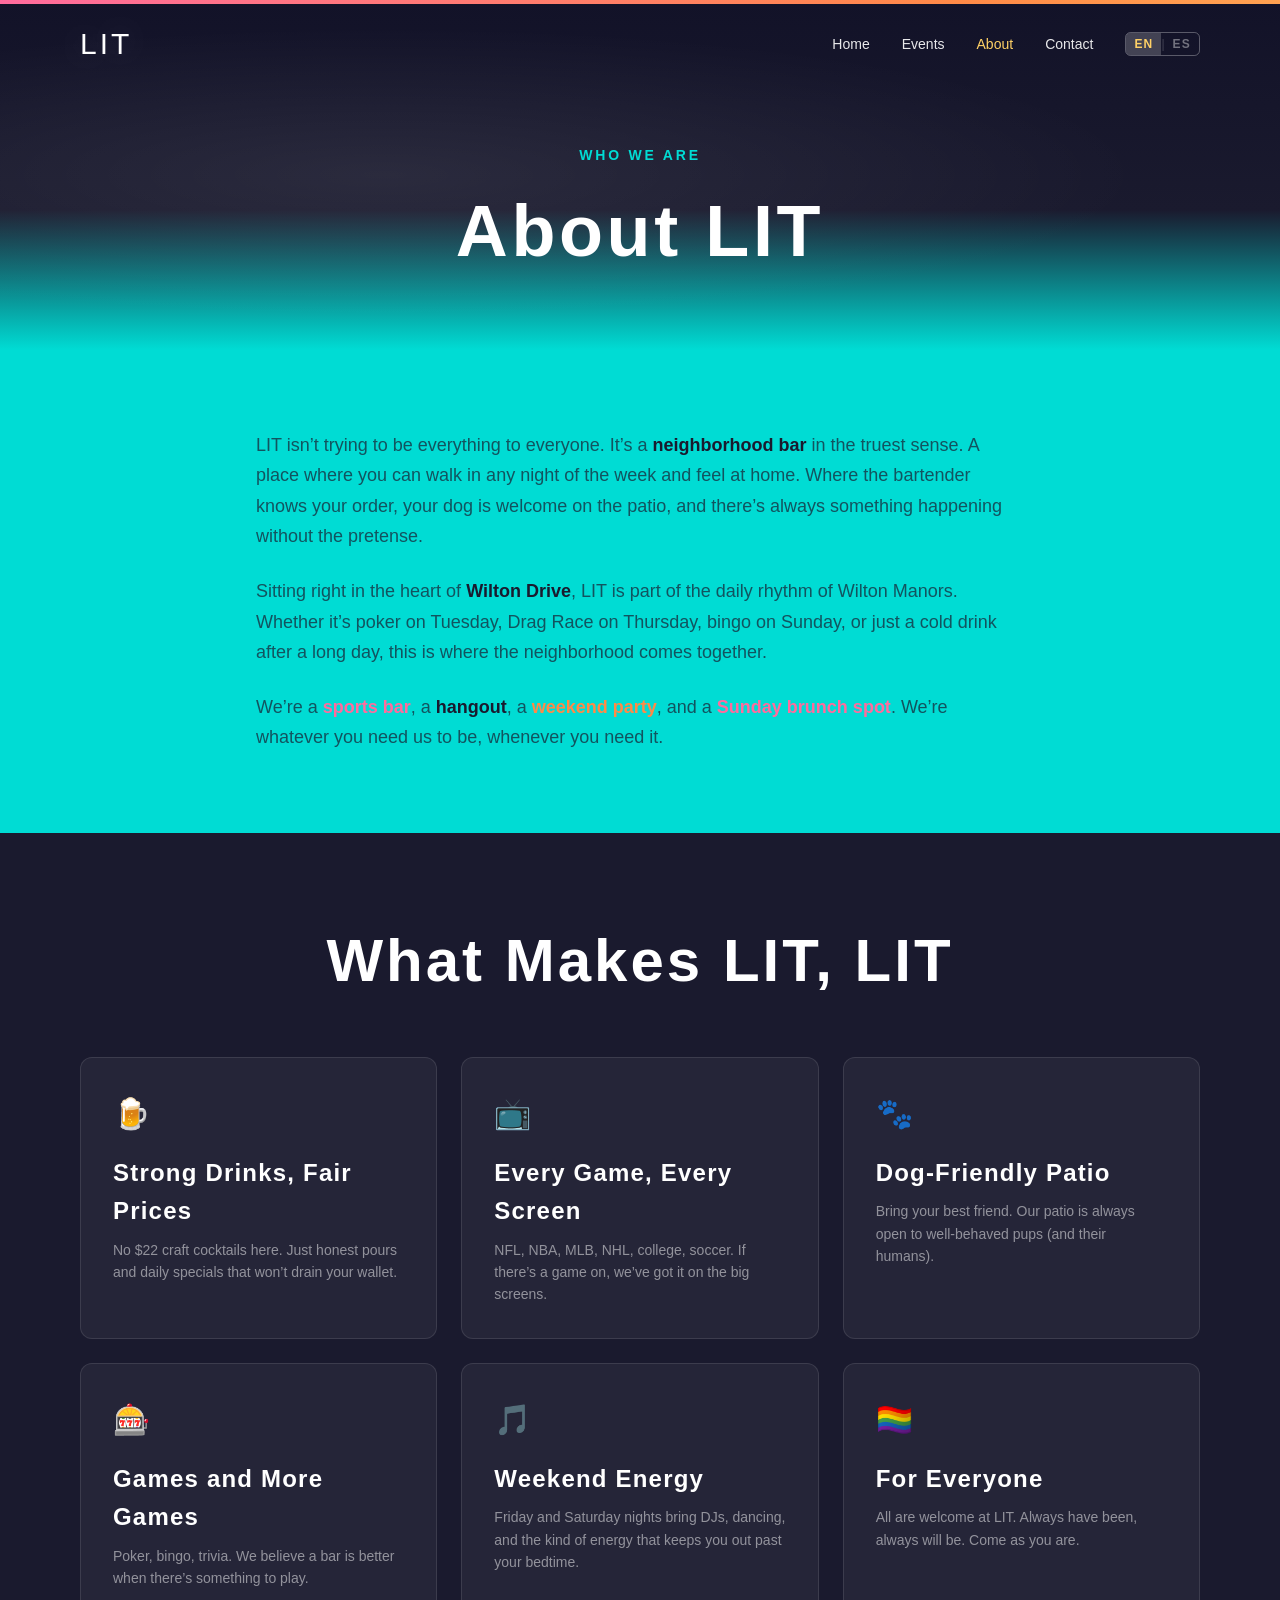
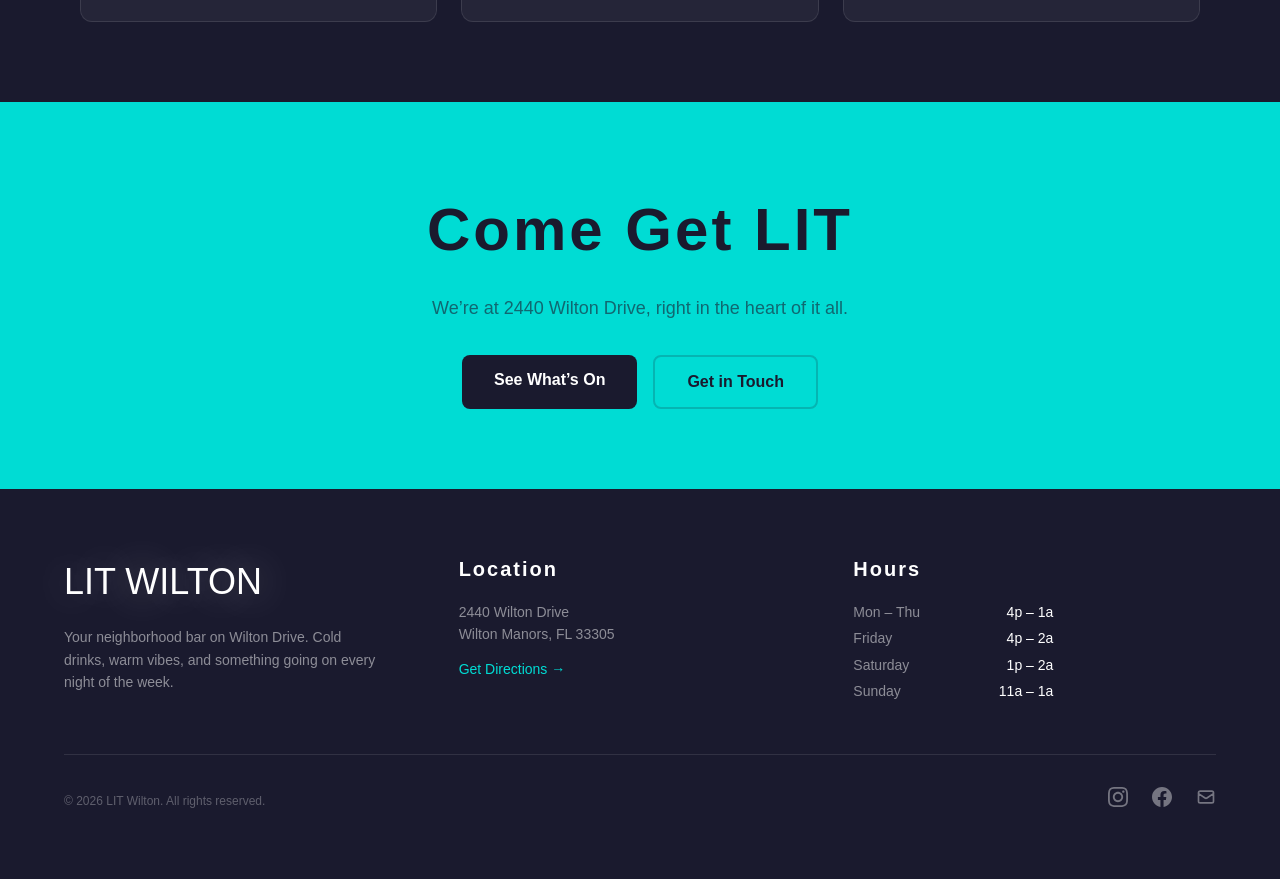
==== commit 17923b1c: "Add files via upload" ====
--- a/about.html
+++ b/about.html
@@ -24,10 +24,10 @@
                 <a href="events.html" class="" data-i18n="nav-events">Events</a>
                 <a href="about.html" class="active" data-i18n="nav-about">About</a>
                 <a href="contact.html" class="" data-i18n="nav-contact">Contact</a>
-                <button id="lang-toggle" class="lang-toggle" aria-label="Cambiar a espa&ntilde;ol">ES</button>
+                <div class="lang-switch" id="lang-switch"><button class="lang-opt lang-active" data-lang="en">EN</button><span class="lang-sep">|</span><button class="lang-opt" data-lang="es">ES</button></div>
             </div>
             <div class="navbar-right-mobile">
-                <button id="lang-toggle-mobile" class="lang-toggle lang-toggle-mobile" aria-label="Cambiar a espa&ntilde;ol">ES</button>
+                <div class="lang-switch" id="lang-switch-mobile"><button class="lang-opt lang-active" data-lang="en">EN</button><span class="lang-sep">|</span><button class="lang-opt" data-lang="es">ES</button></div>
                 <button id="menu-toggle" class="menu-toggle" aria-label="Toggle menu">
                     <svg fill="none" stroke="currentColor" viewBox="0 0 24 24"><path id="menu-icon" stroke-linecap="round" stroke-linejoin="round" stroke-width="2" d="M4 6h16M4 12h16M4 18h16"/></svg>
                 </button>
--- a/styles.css
+++ b/styles.css
@@ -657,7 +657,85 @@
     .page-header-title { font-size: 4.5rem; }
 }
 
-/* ---- PWA Banner ---- */
+/* ---- PWA Hero Banner (compact, inside hero) ---- */
+.pwa-hero-banner {
+    display: none;
+    margin-top: 2rem;
+}
+.pwa-hero-banner.show {
+    display: block;
+}
+.pwa-hero-inner {
+    display: flex;
+    flex-direction: column;
+    align-items: center;
+    gap: 0.75rem;
+    background: rgba(26, 26, 46, 0.55);
+    backdrop-filter: blur(16px);
+    -webkit-backdrop-filter: blur(16px);
+    border: 1px solid rgba(255, 255, 255, 0.12);
+    border-radius: 1rem;
+    padding: 1.25rem 1.5rem;
+    max-width: 22rem;
+    margin: 0 auto;
+}
+.pwa-hero-icon {
+    width: 2.25rem;
+    height: 2.25rem;
+    background: rgba(0, 220, 212, 0.15);
+    border-radius: 0.6rem;
+    display: flex;
+    align-items: center;
+    justify-content: center;
+    flex-shrink: 0;
+}
+.pwa-hero-icon svg {
+    color: var(--cyan);
+}
+.pwa-hero-text {
+    color: rgba(255, 255, 255, 0.7);
+    font-size: 0.8125rem;
+    line-height: 1.4;
+    text-align: center;
+}
+.pwa-hero-btn {
+    display: inline-block;
+    background: var(--navy);
+    color: var(--white);
+    font-family: 'DM Sans', sans-serif;
+    font-weight: 700;
+    font-size: 0.8125rem;
+    padding: 0.6rem 1.5rem;
+    border-radius: 0.5rem;
+    border: none;
+    cursor: pointer;
+    transition: all 0.3s;
+    letter-spacing: 0.02em;
+    width: 100%;
+}
+.pwa-hero-btn:hover {
+    background: var(--navy-light);
+    box-shadow: 0 0 20px rgba(0, 220, 212, 0.25);
+}
+
+@media (min-width: 640px) {
+    .pwa-hero-inner {
+        flex-direction: row;
+        text-align: left;
+        max-width: 28rem;
+        padding: 1rem 1.5rem;
+    }
+    .pwa-hero-text {
+        text-align: left;
+        flex: 1;
+    }
+    .pwa-hero-btn {
+        width: auto;
+        white-space: nowrap;
+    }
+}
+
+/* ---- PWA Banner (old bottom banner - kept for fallback) ---- */
 .pwa-banner {
     display: none;
     background: var(--navy);
@@ -804,25 +882,40 @@
 .mt-4 { margin-top: 1rem; }
 .mt-8 { margin-top: 2rem; }
 
-/* ---- Language Toggle ---- */
-.lang-toggle {
-    background: rgba(255,255,255,0.15);
+/* ---- Language Switch (EN | ES) ---- */
+.lang-switch {
+    display: flex;
+    align-items: center;
+    gap: 0;
     border: 1px solid rgba(255,255,255,0.3);
-    color: var(--white);
+    border-radius: 0.35rem;
+    overflow: hidden;
+}
+.lang-opt {
+    background: transparent;
+    border: none;
+    color: rgba(255,255,255,0.4);
     font-family: 'DM Sans', sans-serif;
     font-size: 0.75rem;
     font-weight: 700;
     letter-spacing: 0.1em;
-    padding: 0.3rem 0.6rem;
-    border-radius: 0.35rem;
+    padding: 0.3rem 0.5rem;
     cursor: pointer;
     transition: all 0.3s;
     line-height: 1;
 }
-.lang-toggle:hover {
-    background: rgba(255,255,255,0.25);
-    border-color: var(--yellow);
+.lang-opt:hover {
+    color: rgba(255,255,255,0.7);
+}
+.lang-opt.lang-active {
+    background: rgba(255,255,255,0.2);
     color: var(--yellow);
+}
+.lang-sep {
+    color: rgba(255,255,255,0.2);
+    font-size: 0.75rem;
+    line-height: 1;
+    pointer-events: none;
 }
 
 /* Desktop: toggle lives inside .navbar-links, hide the mobile one */
@@ -832,13 +925,12 @@
     gap: 0.75rem;
 }
 
-/* On mobile, show the mobile wrapper (lang + hamburger) */
-/* On desktop, hide the mobile wrapper and show lang inside navbar-links */
 @media (min-width: 768px) {
     .navbar-right-mobile { display: none; }
-    .navbar-links .lang-toggle { display: inline-block; }
+    .navbar-links .lang-switch { display: flex; }
 }
 @media (max-width: 767px) {
-    .navbar-links .lang-toggle { display: none; }
+    .navbar-links .lang-switch { display: none; }
     .navbar-right-mobile { display: flex; }
 }
+
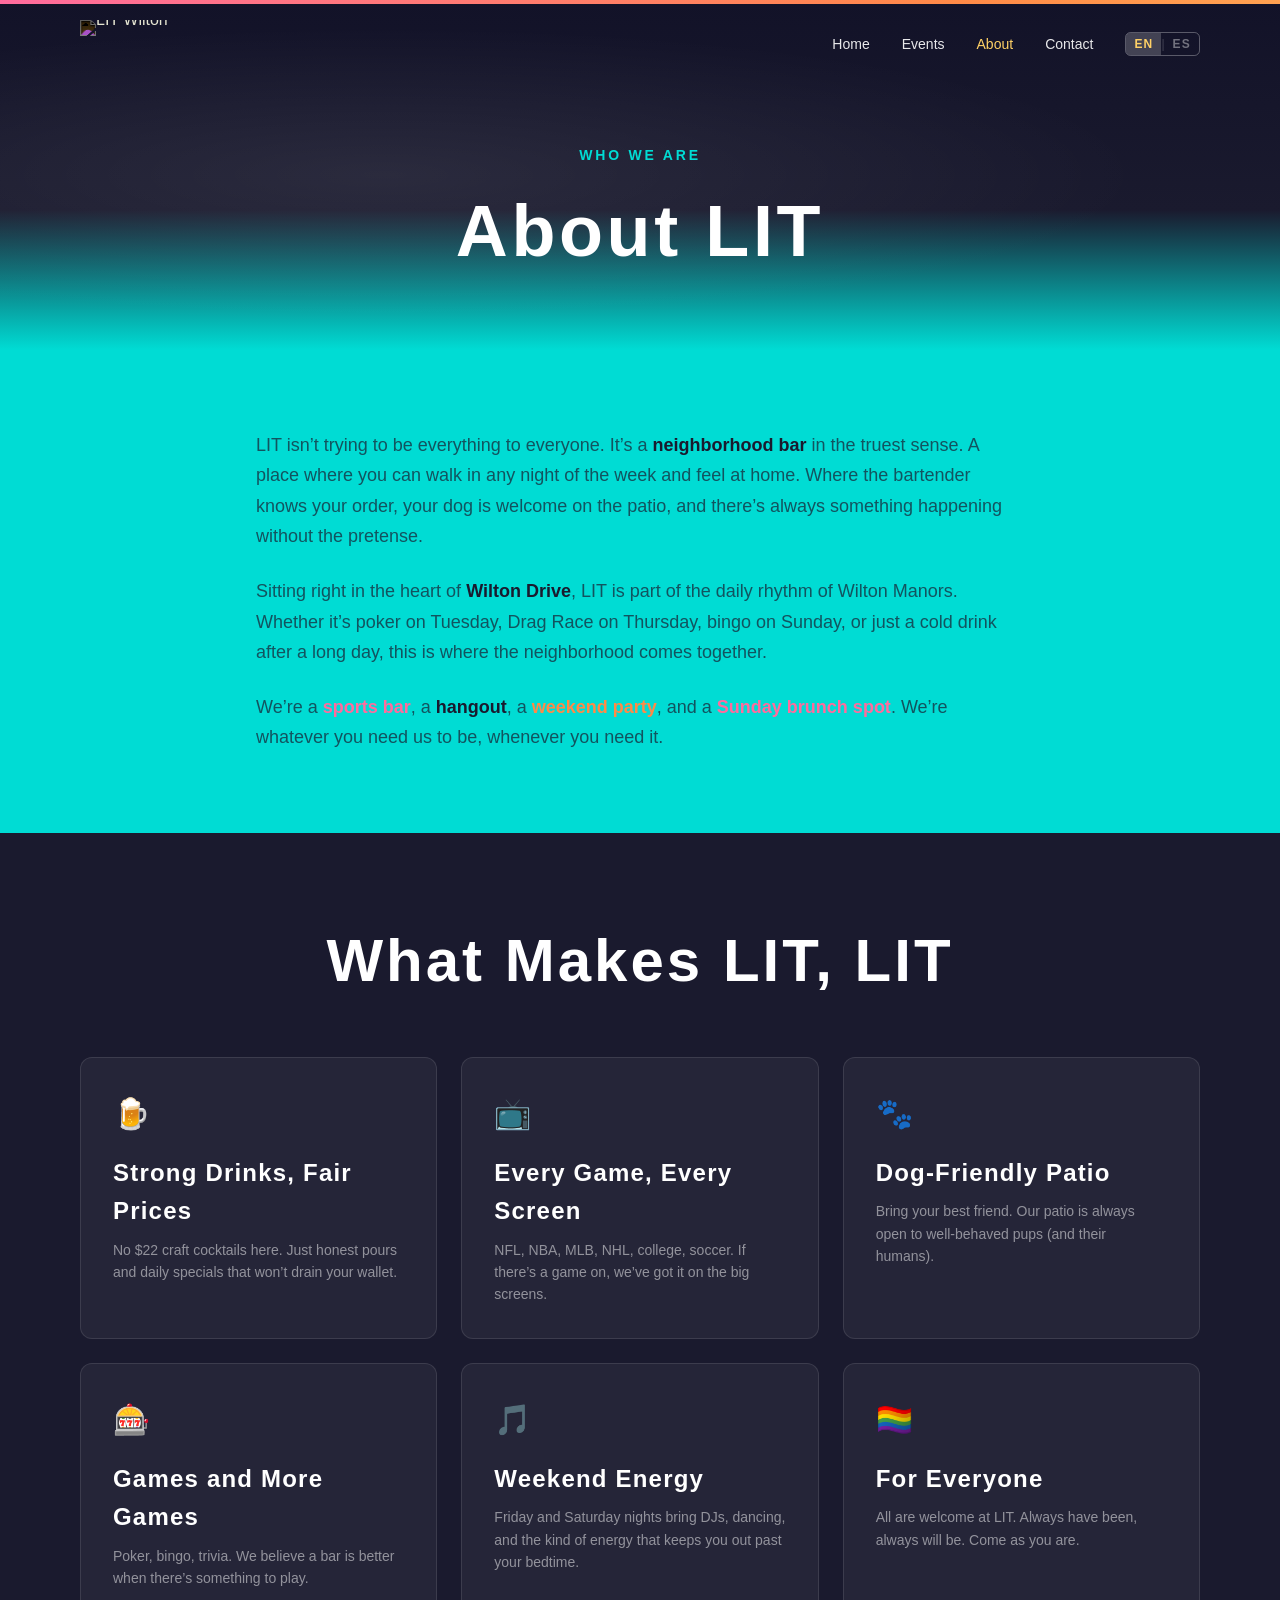
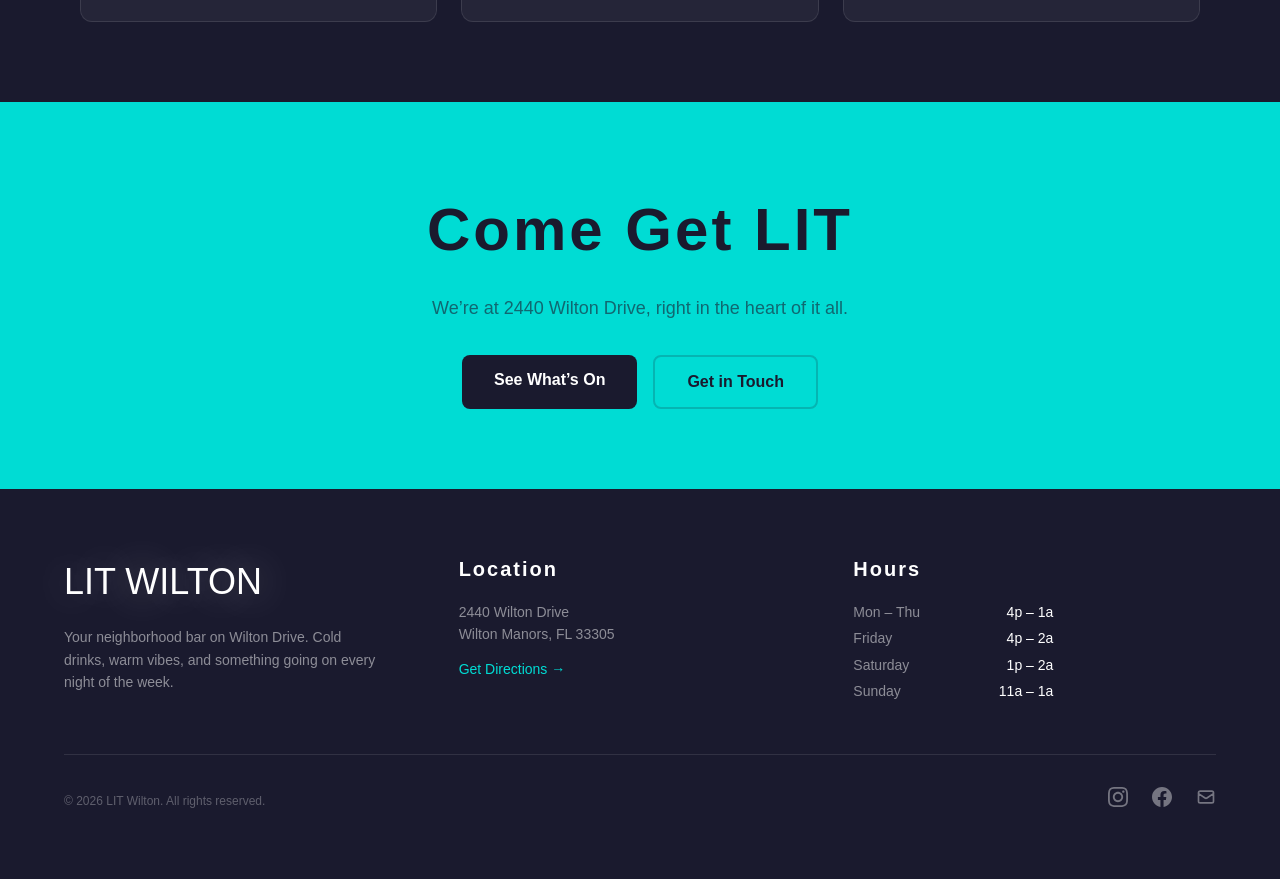
==== commit 166ba94f: "Replace LIT text brand with logo image, invert to white" ====
--- a/about.html
+++ b/about.html
@@ -18,7 +18,7 @@
     <div class="gradient-bar"></div>
     <nav id="navbar" class="navbar">
         <div class="navbar-inner">
-            <a href="index.html" class="navbar-brand">LIT</a>
+            <a href="index.html" class="navbar-brand"><img src="images/LitWiltonLogo.png" alt="LIT Wilton" class="navbar-logo"></a>
             <div class="navbar-links">
                 <a href="index.html" class="" data-i18n="nav-home">Home</a>
                 <a href="events.html" class="" data-i18n="nav-events">Events</a>
--- a/styles.css
+++ b/styles.css
@@ -89,11 +89,18 @@
     justify-content: space-between;
 }
 .navbar-brand {
-    font-family: 'Bebas Neue', sans-serif;
-    font-size: 1.875rem;
-    letter-spacing: 0.1em;
-    color: var(--white);
-    text-shadow: 0 0 40px rgba(255,255,255,0.4), 0 0 80px rgba(255,255,255,0.15);
+    display: flex;
+    align-items: center;
+    line-height: 0;
+}
+.navbar-logo {
+    height: 48px;
+    width: auto;
+    filter: invert(1);
+    transition: opacity 0.3s;
+}
+.navbar-brand:hover .navbar-logo {
+    opacity: 0.8;
 }
 .navbar-links {
     display: none;
@@ -933,4 +940,3 @@
     .navbar-links .lang-switch { display: none; }
     .navbar-right-mobile { display: flex; }
 }
-
